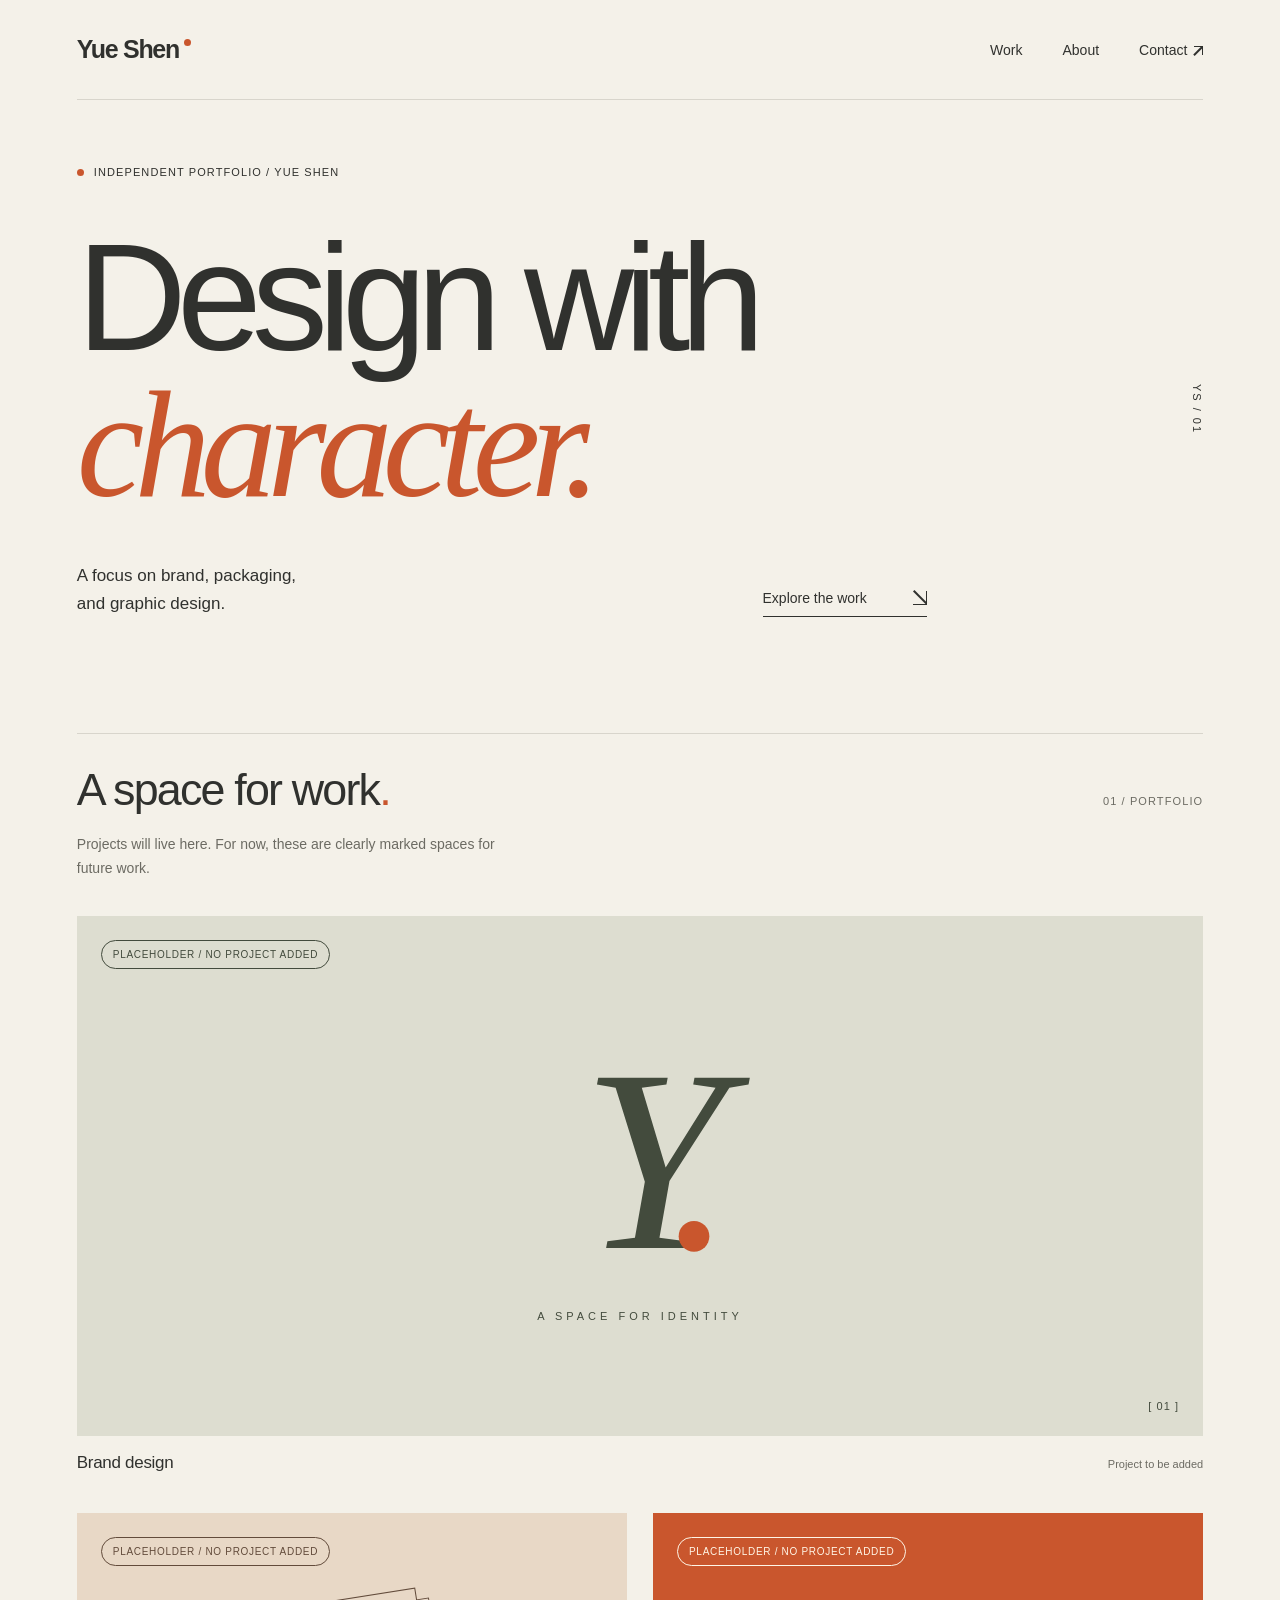
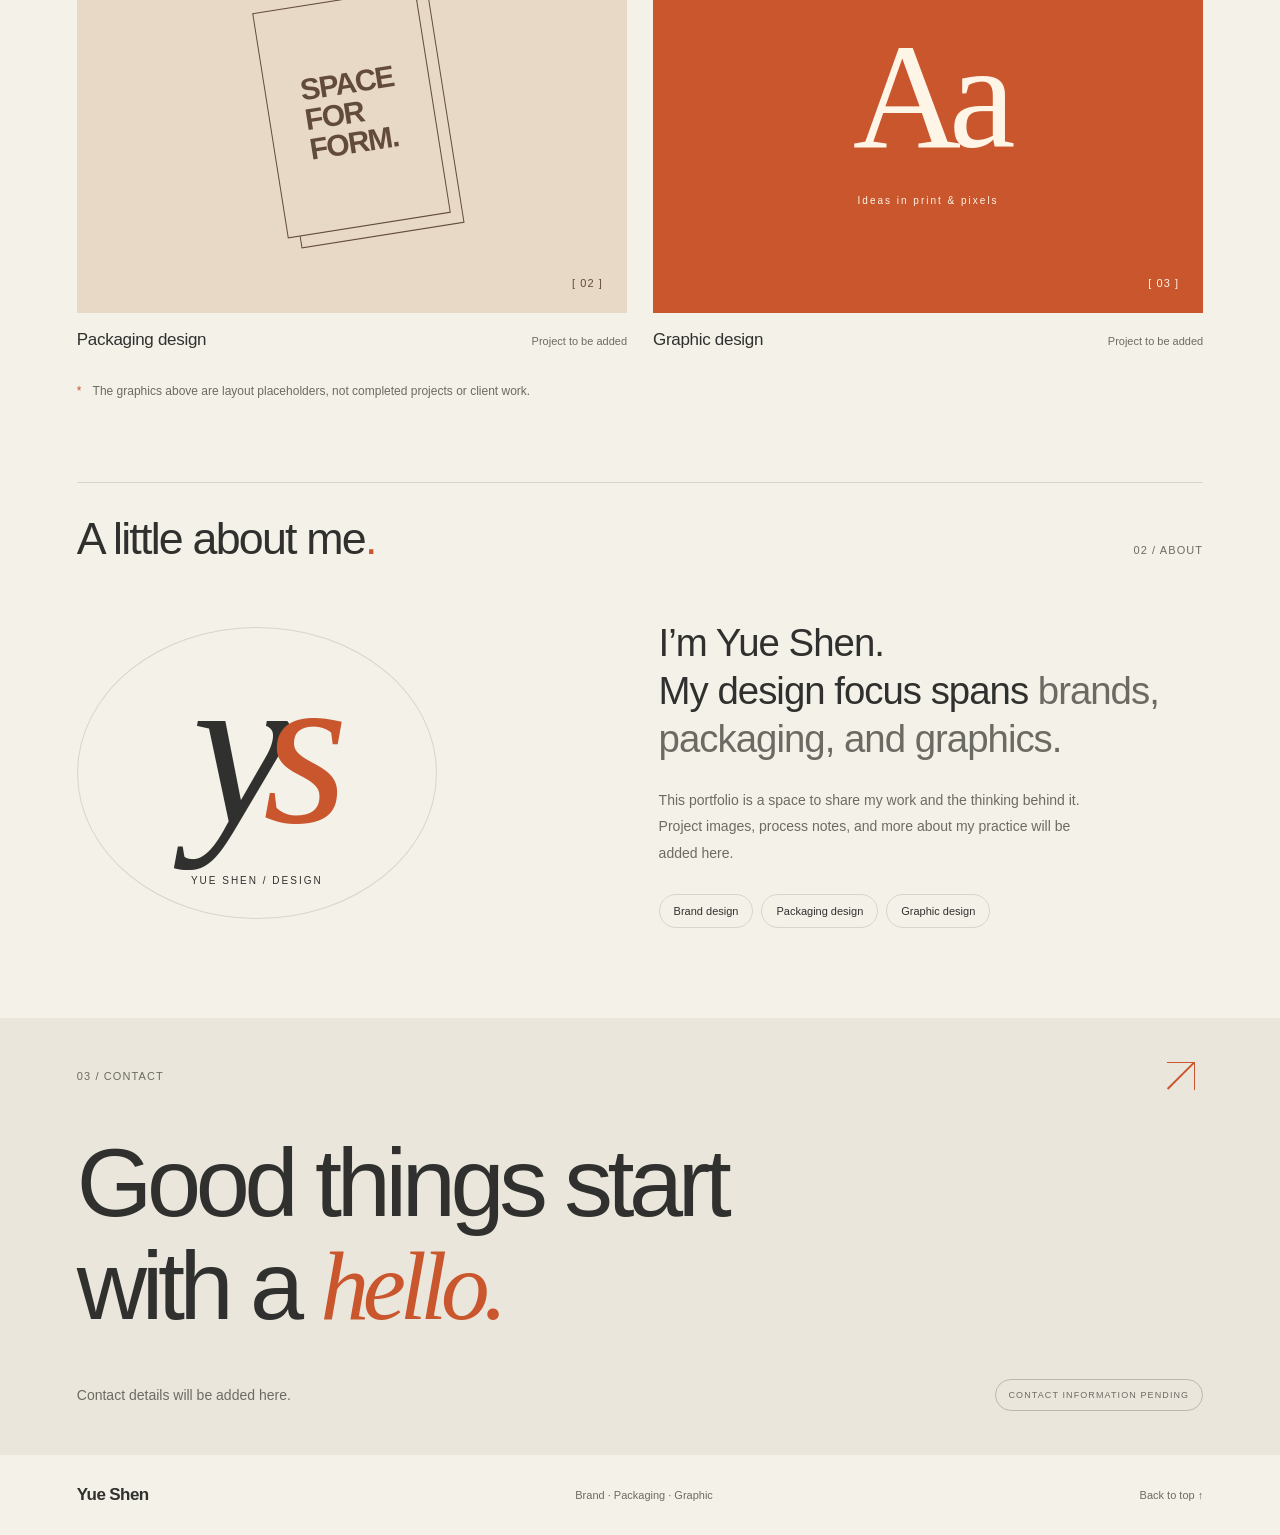
==== index.html @ 607dc42c "Create Yue Shen portfolio and prepare GitHub Pages publishing" ====
<!doctype html>
<html lang="en">
<head>
  <meta charset="utf-8">
  <meta name="viewport" content="width=device-width, initial-scale=1">
  <meta name="description" content="Yue Shen — a personal portfolio focused on brand, packaging, and graphic design.">
  <meta name="theme-color" content="#f4f1e9">
  <title>Yue Shen — Design Portfolio</title>
  <link rel="stylesheet" href="styles.css">
  <script src="script.js" defer></script>
</head>
<body>
  <a class="skip-link" href="#main">Skip to content</a>
  <header class="site-header">
    <a class="wordmark" href="#home" aria-label="Yue Shen, home">Yue Shen<span class="wordmark-dot" aria-hidden="true"></span></a>
    <button class="menu-toggle" type="button" aria-expanded="false" aria-controls="navigation" hidden>Menu <span aria-hidden="true">+</span></button>
    <nav id="navigation" aria-label="Main navigation">
      <a href="#work">Work</a><a href="#about">About</a><a href="#contact">Contact <span class="arrow" aria-hidden="true"></span></a>
    </nav>
  </header>
  <main id="main">
    <section class="hero section-shell" id="home" aria-labelledby="hero-heading">
      <div class="eyebrow"><span class="status-dot" aria-hidden="true"></span> Independent portfolio / Yue Shen</div>
      <h1 id="hero-heading">Design with<br><em>character.</em></h1>
      <div class="hero-bottom"><p>A focus on brand, packaging,<br>and graphic design.</p><a class="text-link" href="#work">Explore the work <span class="arrow arrow-down" aria-hidden="true"></span></a></div>
      <div class="hero-index" aria-hidden="true">YS / 01</div>
    </section>
    <section class="work section-shell" id="work" aria-labelledby="work-heading">
      <div class="section-heading"><h2 id="work-heading">A space for work<span class="orange">.</span></h2><span class="section-number">01 / Portfolio</span></div>
      <p class="section-intro">Projects will live here. For now, these are clearly marked spaces for future work.</p>
      <div class="project-grid">
        <!-- Replace each placeholder div with an img after adding your own image. See README.md. -->
        <article class="project-card project-wide">
          <div class="project-placeholder placeholder-brand" role="img" aria-label="Placeholder for a future brand design project. No project image has been added."><span class="placeholder-tag">Placeholder / No project added</span><div class="placeholder-art" aria-hidden="true"><span class="brand-symbol">Y<span class="symbol-dot">.</span></span><span class="art-caption">A space for identity</span></div><span class="placeholder-index" aria-hidden="true">[ 01 ]</span></div>
          <div class="project-caption"><h3>Brand design</h3><span>Project to be added</span></div>
        </article>
        <article class="project-card">
          <div class="project-placeholder placeholder-packaging" role="img" aria-label="Placeholder for a future packaging design project. No project image has been added."><span class="placeholder-tag">Placeholder / No project added</span><div class="placeholder-art" aria-hidden="true"><div class="package-outline"><span>SPACE<br>FOR<br>FORM.</span></div></div><span class="placeholder-index" aria-hidden="true">[ 02 ]</span></div>
          <div class="project-caption"><h3>Packaging design</h3><span>Project to be added</span></div>
        </article>
        <article class="project-card">
          <div class="project-placeholder placeholder-graphic" role="img" aria-label="Placeholder for a future graphic design project. No project image has been added."><span class="placeholder-tag">Placeholder / No project added</span><div class="placeholder-art" aria-hidden="true"><span class="graphic-type">Aa<span>Ideas in print & pixels</span></span></div><span class="placeholder-index" aria-hidden="true">[ 03 ]</span></div>
          <div class="project-caption"><h3>Graphic design</h3><span>Project to be added</span></div>
        </article>
      </div>
      <p class="work-note"><span aria-hidden="true">*</span> The graphics above are layout placeholders, not completed projects or client work.</p>
    </section>
    <section class="about section-shell" id="about" aria-labelledby="about-heading">
      <div class="section-heading"><h2 id="about-heading">A little about me<span class="orange">.</span></h2><span class="section-number">02 / About</span></div>
      <div class="about-grid"><div class="about-monogram" aria-hidden="true">y<span>s</span><small>Yue Shen / Design</small></div><div class="about-copy"><p class="large-copy">I’m Yue Shen.<br>My design focus spans <span>brands, packaging, and graphics.</span></p><p>This portfolio is a space to share my work and the thinking behind it. Project images, process notes, and more about my practice will be added here.</p><div class="disciplines" aria-label="Design disciplines"><span>Brand design</span><span>Packaging design</span><span>Graphic design</span></div></div></div>
    </section>
    <section class="contact section-shell" id="contact" aria-labelledby="contact-heading">
      <div class="contact-top"><span class="section-number">03 / Contact</span><span class="arrow" aria-hidden="true"></span></div><h2 id="contact-heading">Good things start<br>with a <em>hello.</em></h2><div class="contact-bottom"><p>Contact details will be added here.</p><span class="contact-label">Contact information pending</span></div>
    </section>
  </main>
  <footer class="site-footer"><a class="footer-name" href="#home">Yue Shen</a><span>Brand · Packaging · Graphic</span><a href="#home">Back to top ↑</a></footer>
</body>
</html>
---- styles.css ----
:root{--paper:#f4f1e9;--ink:#30312e;--muted:#6c6b63;--orange:#c9562d;--line:#d8d5cc;--serif:Georgia,'Times New Roman',serif}
*{box-sizing:border-box}html{scroll-behavior:smooth;scroll-padding-top:100px}body{margin:0;background:var(--paper);color:var(--ink);font-family:Arial,Helvetica,sans-serif;-webkit-font-smoothing:antialiased}a{color:inherit;text-decoration:none}button{font:inherit;color:inherit}a:focus-visible,button:focus-visible{outline:2px solid var(--orange);outline-offset:6px}::selection{background:#efb79d;color:var(--ink)}.section-shell{padding-inline:6vw}.site-header{min-height:100px;margin:0 6vw;display:flex;align-items:center;justify-content:space-between;border-bottom:1px solid var(--line);gap:24px}.wordmark{font-size:25px;font-weight:700;letter-spacing:-1.3px}.wordmark span{font-size:12px;vertical-align:top;margin-left:4px}.site-header nav{display:flex;gap:40px;font-size:14px}.site-header nav a:hover,.site-footer a:hover{color:var(--orange)}.menu-toggle{display:none;border:0;background:none;padding:12px 0;cursor:pointer}.skip-link{position:fixed;top:12px;left:12px;z-index:20;padding:12px;background:var(--ink);color:var(--paper);transform:translateY(-180%)}.skip-link:focus{transform:translateY(0)}.hero{position:relative;padding-top:66px;padding-bottom:74px}.eyebrow,.section-number,.placeholder-tag,.placeholder-index,.contact-label{font-size:11px;letter-spacing:1.1px;text-transform:uppercase}.eyebrow{display:flex;align-items:center;gap:10px}.status-dot{width:7px;height:7px;border-radius:50%;background:var(--orange)}h1{font-size:clamp(76px,11.9vw,176px);font-weight:400;line-height:.96;letter-spacing:-.065em;margin:46px 0 44px}em{font-family:var(--serif);font-weight:400;color:var(--orange);letter-spacing:-.065em}.hero-bottom{display:flex;align-items:flex-end;justify-content:space-between;max-width:850px}.hero-bottom p{font-size:17px;line-height:1.6;margin:0}.text-link{display:flex;gap:46px;align-items:center;border-bottom:1px solid var(--ink);padding:10px 0;font-size:14px}.text-link span{font-size:26px}.text-link:hover{color:var(--orange);border-color:var(--orange)}.hero-index{position:absolute;right:6vw;top:48%;font-size:11px;writing-mode:vertical-rl;letter-spacing:2px}.work{padding-top:42px;padding-bottom:80px}.section-heading{display:flex;align-items:baseline;justify-content:space-between;gap:24px;border-top:1px solid var(--line);padding-top:30px}h2{font-size:clamp(30px,3.5vw,48px);font-weight:400;letter-spacing:-1.8px;margin:0}.orange{color:var(--orange)}.section-number{color:var(--muted);white-space:nowrap}.section-intro{font-size:14px;line-height:1.7;color:var(--muted);max-width:440px;margin:18px 0 36px}.project-grid{display:grid;grid-template-columns:1fr 1fr;gap:40px 26px}.project-wide{grid-column:1/-1}.project-placeholder{height:400px;position:relative;overflow:hidden;display:flex;align-items:center;justify-content:center}.project-wide .project-placeholder{height:520px}.placeholder-tag{position:absolute;top:24px;left:24px;z-index:1;letter-spacing:.7px;font-size:10px;border:1px solid currentColor;border-radius:24px;padding:8px 11px}.placeholder-index{position:absolute;bottom:24px;right:24px}.placeholder-brand{background:#ddddd0;color:#434b3d}.placeholder-art{display:flex;align-items:center;justify-content:center;flex-direction:column;width:100%;height:100%}.brand-symbol{font-family:var(--serif);font-size:260px;font-style:italic;letter-spacing:-35px;line-height:1}.symbol-dot{color:var(--orange)}.art-caption{font-size:11px;text-transform:uppercase;letter-spacing:4px;margin-top:20px}.placeholder-packaging{background:#e8d8c6;color:#624b3b}.package-outline{width:165px;height:228px;display:flex;align-items:center;justify-content:center;border:1px solid currentColor;transform:rotate(-9deg);box-shadow:12px 12px 0 -1px #e8d8c6,12px 12px 0 0 currentColor}.package-outline span{font-size:30px;font-weight:700;line-height:1;letter-spacing:-1.5px}.placeholder-graphic{background:#c9562d;color:#fff5e6}.graphic-type{font-family:var(--serif);font-size:150px;letter-spacing:-12px;line-height:1}.graphic-type>span{display:block;font-family:Arial,Helvetica,sans-serif;font-size:10px;text-align:center;letter-spacing:2px;margin-top:25px}.project-caption{display:flex;align-items:baseline;justify-content:space-between;gap:16px;padding-top:17px}.project-caption h3{font-size:17px;font-weight:400;letter-spacing:-.3px;margin:0}.project-caption>span{font-size:11px;color:var(--muted)}.work-note{font-size:12px;line-height:1.6;color:var(--muted);margin:32px 0 0}.work-note>span{margin-right:8px;color:var(--orange)}.about{padding-bottom:90px}.about-grid{display:grid;grid-template-columns:1fr 1.2fr;gap:10vw;padding-top:55px;align-items:center}.about-monogram{position:relative;font-family:var(--serif);font-style:italic;font-size:220px;letter-spacing:-27px;line-height:1;max-width:360px;text-align:center;padding:10px 20px 60px;border:1px solid var(--line);border-radius:50%}.about-monogram>span{color:var(--orange)}.about-monogram small{position:absolute;bottom:32px;left:0;width:100%;font:10px Arial,Helvetica,sans-serif;font-style:normal;letter-spacing:2px;text-transform:uppercase}.large-copy{font-size:clamp(25px,3vw,40px);line-height:1.25;letter-spacing:-1px;margin:0 0 24px}.large-copy>span{color:var(--muted)}.about-copy>p:not(.large-copy){font-size:14px;line-height:1.9;color:var(--muted);max-width:450px}.disciplines{display:flex;flex-wrap:wrap;gap:8px;margin-top:28px}.disciplines span{font-size:11px;border:1px solid var(--line);border-radius:30px;padding:10px 14px}.contact{background:#eae6dc;padding-top:36px;padding-bottom:44px}.contact-top{display:flex;align-items:center;justify-content:space-between}.contact-top>span:last-child{font-size:44px;color:var(--orange)}.contact h2{font-size:clamp(52px,7.6vw,110px);letter-spacing:-.055em;line-height:1.05;margin:34px 0 42px}.contact-bottom{display:flex;justify-content:space-between;align-items:center;gap:20px}.contact-bottom p{font-size:14px;color:var(--muted);margin:0}.contact-label{font-size:9px;border:1px solid #bcb8ae;border-radius:24px;padding:10px 13px;color:var(--muted)}.site-footer{margin:0 6vw;padding:30px 0;display:flex;align-items:center;justify-content:space-between;gap:20px;font-size:11px;color:var(--muted)}.footer-name{font-size:17px;font-weight:700;color:var(--ink);letter-spacing:-.6px}.project-image{display:block;width:100%;aspect-ratio:4/3;object-fit:cover}.project-wide .project-image{aspect-ratio:2/1}
@media(min-width:1500px){body{max-width:1700px;margin:auto}}
@media(max-width:700px){html{scroll-padding-top:24px}.site-header{min-height:80px;flex-wrap:wrap;gap:0}.wordmark{font-size:23px}.site-header nav{gap:24px;font-size:13px}.js .menu-toggle:not([hidden]){display:block}.js .site-header nav{display:none;width:100%;padding:10px 0 24px;justify-content:space-between}.js .site-header nav.is-open{display:flex}.hero{padding-top:40px;padding-bottom:52px}.eyebrow{font-size:9px;letter-spacing:.9px}h1{font-size:clamp(66px,15.3vw,106px);margin:40px 0}.hero-index{display:none}.hero-bottom{align-items:flex-start;gap:24px;flex-direction:column}.hero-bottom p{font-size:15px}.text-link{font-size:13px;gap:50px}.work{padding-top:18px;padding-bottom:55px}.section-heading{gap:16px;align-items:flex-start;flex-direction:column;padding-top:24px}h2{font-size:32px;letter-spacing:-1.3px}.section-number{font-size:10px}.section-intro{margin-top:18px;font-size:13px}.project-grid{grid-template-columns:1fr;gap:30px}.project-wide{grid-column:auto}.project-placeholder,.project-wide .project-placeholder{height:360px}.placeholder-tag{top:18px;left:18px;font-size:8px}.brand-symbol{font-size:205px}.art-caption{font-size:9px;letter-spacing:3px}.project-caption h3{font-size:16px}.project-caption>span{font-size:10px}.about{padding-bottom:55px}.about-grid{grid-template-columns:1fr;gap:35px;padding-top:30px}.about-monogram{width:240px;font-size:150px;letter-spacing:-18px;padding-bottom:50px;margin:0 auto}.about-monogram small{bottom:25px;font-size:8px}.large-copy{font-size:30px}.contact{padding-top:24px;padding-bottom:30px}.contact h2{font-size:clamp(46px,10vw,68px);margin:26px 0 32px}.contact-bottom{flex-direction:column;align-items:flex-start;gap:18px}.site-footer{flex-wrap:wrap;padding:26px 0;gap:18px}.site-footer>span{order:3;width:100%;font-size:10px}.project-wide .project-image{aspect-ratio:4/3}}
@media(prefers-reduced-motion:reduce){html{scroll-behavior:auto}}

.wordmark .wordmark-dot{display:inline-block;width:7px;height:7px;border-radius:50%;background:var(--orange);vertical-align:top;margin-top:4px;margin-left:5px}.arrow{display:inline-block;width:14px;height:14px;border-top:1.5px solid currentColor;border-right:1.5px solid currentColor;position:relative;flex-shrink:0}.arrow::after{content:"";position:absolute;height:1.5px;width:18px;right:-2px;top:5px;background:currentColor;transform:rotate(-45deg)}.arrow-down{transform:rotate(90deg)}.site-header nav .arrow{width:9px;height:9px;margin-left:3px}.site-header nav .arrow::after{width:12px;top:3px;right:-2px}.contact-top>.arrow:last-child{width:28px;height:28px;margin:8px}.contact-top>.arrow::after{width:37px;top:12px;right:-5px}
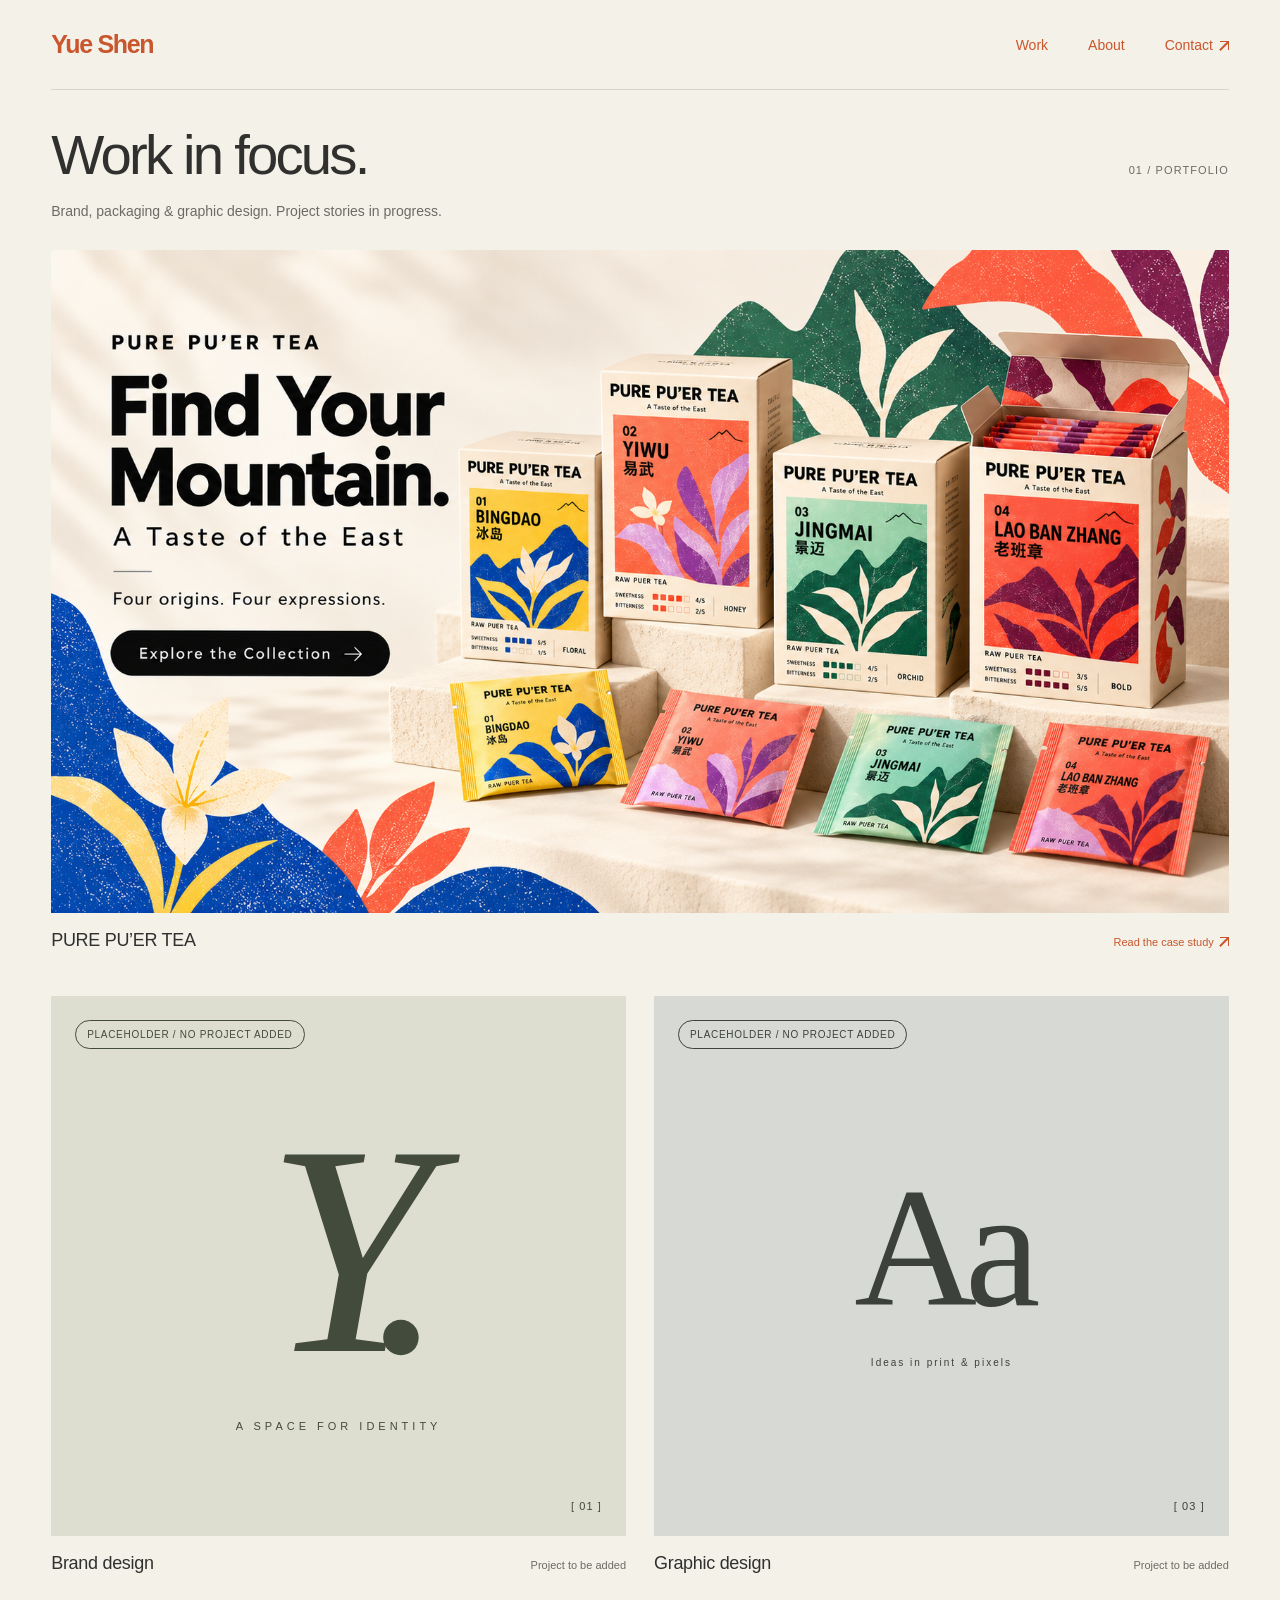
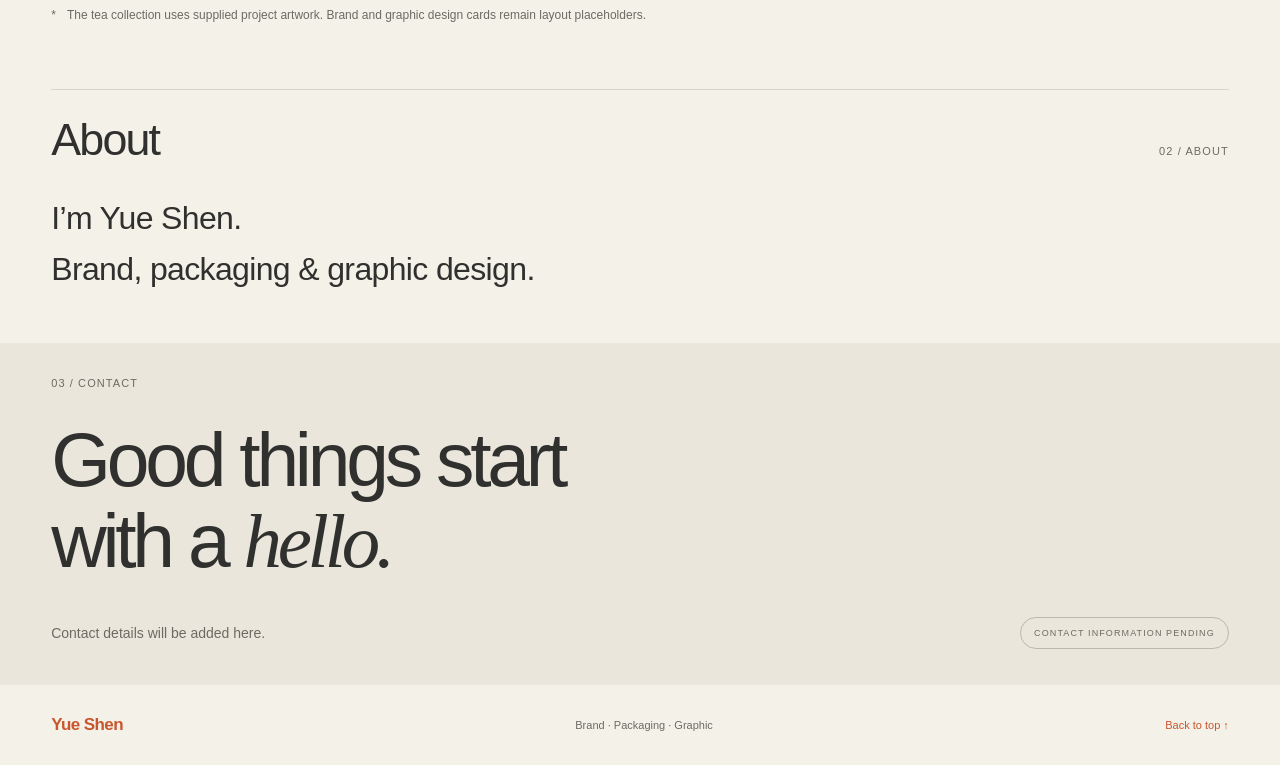
==== commit 91e522d0: "Add Pu’er tea case study, collection page and supplied artwork" ====
--- a/index.html
+++ b/index.html
@@ -12,45 +12,38 @@
 <body>
   <a class="skip-link" href="#main">Skip to content</a>
   <header class="site-header">
-    <a class="wordmark" href="#home" aria-label="Yue Shen, home">Yue Shen<span class="wordmark-dot" aria-hidden="true"></span></a>
+    <a class="wordmark" href="#home" aria-label="Yue Shen, home">Yue Shen</a>
     <button class="menu-toggle" type="button" aria-expanded="false" aria-controls="navigation" hidden>Menu <span aria-hidden="true">+</span></button>
     <nav id="navigation" aria-label="Main navigation">
       <a href="#work">Work</a><a href="#about">About</a><a href="#contact">Contact <span class="arrow" aria-hidden="true"></span></a>
     </nav>
   </header>
   <main id="main">
-    <section class="hero section-shell" id="home" aria-labelledby="hero-heading">
-      <div class="eyebrow"><span class="status-dot" aria-hidden="true"></span> Independent portfolio / Yue Shen</div>
-      <h1 id="hero-heading">Design with<br><em>character.</em></h1>
-      <div class="hero-bottom"><p>A focus on brand, packaging,<br>and graphic design.</p><a class="text-link" href="#work">Explore the work <span class="arrow arrow-down" aria-hidden="true"></span></a></div>
-      <div class="hero-index" aria-hidden="true">YS / 01</div>
-    </section>
-    <section class="work section-shell" id="work" aria-labelledby="work-heading">
-      <div class="section-heading"><h2 id="work-heading">A space for work<span class="orange">.</span></h2><span class="section-number">01 / Portfolio</span></div>
-      <p class="section-intro">Projects will live here. For now, these are clearly marked spaces for future work.</p>
+    <section class="work section-shell" id="home" aria-labelledby="work-heading">
+      <div class="work-header" id="work"><h1 id="work-heading">Work in focus.</h1><span class="section-number">01 / Portfolio</span></div>
+      <p class="section-intro">Brand, packaging &amp; graphic design. Project stories in progress.</p>
       <div class="project-grid">
-        <!-- Replace each placeholder div with an img after adding your own image. See README.md. -->
         <article class="project-card project-wide">
-          <div class="project-placeholder placeholder-brand" role="img" aria-label="Placeholder for a future brand design project. No project image has been added."><span class="placeholder-tag">Placeholder / No project added</span><div class="placeholder-art" aria-hidden="true"><span class="brand-symbol">Y<span class="symbol-dot">.</span></span><span class="art-caption">A space for identity</span></div><span class="placeholder-index" aria-hidden="true">[ 01 ]</span></div>
-          <div class="project-caption"><h3>Brand design</h3><span>Project to be added</span></div>
+          <a class="project-artwork-link" href="tea-packaging.html" aria-label="View the PURE PU’ER TEA case study"><img class="project-image" src="assets/pure-puer-tea-collection.png" alt="PURE PU’ER TEA collection presentation with four origin-labelled boxes and sachets: Bingdao, Yiwu, Jingmai and Lao Ban Zhang." width="1672" height="941" decoding="async" fetchpriority="high"></a>
+          <div class="project-caption"><h3>PURE PU’ER TEA</h3><a class="project-case-link" href="tea-packaging.html">Read the case study <span class="arrow" aria-hidden="true"></span></a></div>
         </article>
         <article class="project-card">
-          <div class="project-placeholder placeholder-packaging" role="img" aria-label="Placeholder for a future packaging design project. No project image has been added."><span class="placeholder-tag">Placeholder / No project added</span><div class="placeholder-art" aria-hidden="true"><div class="package-outline"><span>SPACE<br>FOR<br>FORM.</span></div></div><span class="placeholder-index" aria-hidden="true">[ 02 ]</span></div>
-          <div class="project-caption"><h3>Packaging design</h3><span>Project to be added</span></div>
+          <div class="project-placeholder placeholder-brand" role="img" aria-label="Placeholder for a future brand design project. No project image has been added."><span class="placeholder-tag">Placeholder / No project added</span><div class="placeholder-art" aria-hidden="true"><span class="brand-symbol">Y.</span><span class="art-caption">A space for identity</span></div><span class="placeholder-index" aria-hidden="true">[ 01 ]</span></div>
+          <div class="project-caption"><h3>Brand design</h3><span>Project to be added</span></div>
         </article>
         <article class="project-card">
           <div class="project-placeholder placeholder-graphic" role="img" aria-label="Placeholder for a future graphic design project. No project image has been added."><span class="placeholder-tag">Placeholder / No project added</span><div class="placeholder-art" aria-hidden="true"><span class="graphic-type">Aa<span>Ideas in print & pixels</span></span></div><span class="placeholder-index" aria-hidden="true">[ 03 ]</span></div>
           <div class="project-caption"><h3>Graphic design</h3><span>Project to be added</span></div>
         </article>
       </div>
-      <p class="work-note"><span aria-hidden="true">*</span> The graphics above are layout placeholders, not completed projects or client work.</p>
+      <p class="work-note"><span aria-hidden="true">*</span> The tea collection uses supplied project artwork. Brand and graphic design cards remain layout placeholders.</p>
     </section>
     <section class="about section-shell" id="about" aria-labelledby="about-heading">
-      <div class="section-heading"><h2 id="about-heading">A little about me<span class="orange">.</span></h2><span class="section-number">02 / About</span></div>
-      <div class="about-grid"><div class="about-monogram" aria-hidden="true">y<span>s</span><small>Yue Shen / Design</small></div><div class="about-copy"><p class="large-copy">I’m Yue Shen.<br>My design focus spans <span>brands, packaging, and graphics.</span></p><p>This portfolio is a space to share my work and the thinking behind it. Project images, process notes, and more about my practice will be added here.</p><div class="disciplines" aria-label="Design disciplines"><span>Brand design</span><span>Packaging design</span><span>Graphic design</span></div></div></div>
+      <div class="section-heading"><h2 id="about-heading">About</h2><span class="section-number">02 / About</span></div>
+      <p class="about-copy">I’m Yue Shen.<br>Brand, packaging &amp; graphic design.</p>
     </section>
     <section class="contact section-shell" id="contact" aria-labelledby="contact-heading">
-      <div class="contact-top"><span class="section-number">03 / Contact</span><span class="arrow" aria-hidden="true"></span></div><h2 id="contact-heading">Good things start<br>with a <em>hello.</em></h2><div class="contact-bottom"><p>Contact details will be added here.</p><span class="contact-label">Contact information pending</span></div>
+      <div class="contact-top"><span class="section-number">03 / Contact</span></div><h2 id="contact-heading">Good things start<br>with a <em>hello.</em></h2><div class="contact-bottom"><p>Contact details will be added here.</p><span class="contact-label">Contact information pending</span></div>
     </section>
   </main>
   <footer class="site-footer"><a class="footer-name" href="#home">Yue Shen</a><span>Brand · Packaging · Graphic</span><a href="#home">Back to top ↑</a></footer>
--- a/styles.css
+++ b/styles.css
@@ -1,7 +1,214 @@
-:root{--paper:#f4f1e9;--ink:#30312e;--muted:#6c6b63;--orange:#c9562d;--line:#d8d5cc;--serif:Georgia,'Times New Roman',serif}
-*{box-sizing:border-box}html{scroll-behavior:smooth;scroll-padding-top:100px}body{margin:0;background:var(--paper);color:var(--ink);font-family:Arial,Helvetica,sans-serif;-webkit-font-smoothing:antialiased}a{color:inherit;text-decoration:none}button{font:inherit;color:inherit}a:focus-visible,button:focus-visible{outline:2px solid var(--orange);outline-offset:6px}::selection{background:#efb79d;color:var(--ink)}.section-shell{padding-inline:6vw}.site-header{min-height:100px;margin:0 6vw;display:flex;align-items:center;justify-content:space-between;border-bottom:1px solid var(--line);gap:24px}.wordmark{font-size:25px;font-weight:700;letter-spacing:-1.3px}.wordmark span{font-size:12px;vertical-align:top;margin-left:4px}.site-header nav{display:flex;gap:40px;font-size:14px}.site-header nav a:hover,.site-footer a:hover{color:var(--orange)}.menu-toggle{display:none;border:0;background:none;padding:12px 0;cursor:pointer}.skip-link{position:fixed;top:12px;left:12px;z-index:20;padding:12px;background:var(--ink);color:var(--paper);transform:translateY(-180%)}.skip-link:focus{transform:translateY(0)}.hero{position:relative;padding-top:66px;padding-bottom:74px}.eyebrow,.section-number,.placeholder-tag,.placeholder-index,.contact-label{font-size:11px;letter-spacing:1.1px;text-transform:uppercase}.eyebrow{display:flex;align-items:center;gap:10px}.status-dot{width:7px;height:7px;border-radius:50%;background:var(--orange)}h1{font-size:clamp(76px,11.9vw,176px);font-weight:400;line-height:.96;letter-spacing:-.065em;margin:46px 0 44px}em{font-family:var(--serif);font-weight:400;color:var(--orange);letter-spacing:-.065em}.hero-bottom{display:flex;align-items:flex-end;justify-content:space-between;max-width:850px}.hero-bottom p{font-size:17px;line-height:1.6;margin:0}.text-link{display:flex;gap:46px;align-items:center;border-bottom:1px solid var(--ink);padding:10px 0;font-size:14px}.text-link span{font-size:26px}.text-link:hover{color:var(--orange);border-color:var(--orange)}.hero-index{position:absolute;right:6vw;top:48%;font-size:11px;writing-mode:vertical-rl;letter-spacing:2px}.work{padding-top:42px;padding-bottom:80px}.section-heading{display:flex;align-items:baseline;justify-content:space-between;gap:24px;border-top:1px solid var(--line);padding-top:30px}h2{font-size:clamp(30px,3.5vw,48px);font-weight:400;letter-spacing:-1.8px;margin:0}.orange{color:var(--orange)}.section-number{color:var(--muted);white-space:nowrap}.section-intro{font-size:14px;line-height:1.7;color:var(--muted);max-width:440px;margin:18px 0 36px}.project-grid{display:grid;grid-template-columns:1fr 1fr;gap:40px 26px}.project-wide{grid-column:1/-1}.project-placeholder{height:400px;position:relative;overflow:hidden;display:flex;align-items:center;justify-content:center}.project-wide .project-placeholder{height:520px}.placeholder-tag{position:absolute;top:24px;left:24px;z-index:1;letter-spacing:.7px;font-size:10px;border:1px solid currentColor;border-radius:24px;padding:8px 11px}.placeholder-index{position:absolute;bottom:24px;right:24px}.placeholder-brand{background:#ddddd0;color:#434b3d}.placeholder-art{display:flex;align-items:center;justify-content:center;flex-direction:column;width:100%;height:100%}.brand-symbol{font-family:var(--serif);font-size:260px;font-style:italic;letter-spacing:-35px;line-height:1}.symbol-dot{color:var(--orange)}.art-caption{font-size:11px;text-transform:uppercase;letter-spacing:4px;margin-top:20px}.placeholder-packaging{background:#e8d8c6;color:#624b3b}.package-outline{width:165px;height:228px;display:flex;align-items:center;justify-content:center;border:1px solid currentColor;transform:rotate(-9deg);box-shadow:12px 12px 0 -1px #e8d8c6,12px 12px 0 0 currentColor}.package-outline span{font-size:30px;font-weight:700;line-height:1;letter-spacing:-1.5px}.placeholder-graphic{background:#c9562d;color:#fff5e6}.graphic-type{font-family:var(--serif);font-size:150px;letter-spacing:-12px;line-height:1}.graphic-type>span{display:block;font-family:Arial,Helvetica,sans-serif;font-size:10px;text-align:center;letter-spacing:2px;margin-top:25px}.project-caption{display:flex;align-items:baseline;justify-content:space-between;gap:16px;padding-top:17px}.project-caption h3{font-size:17px;font-weight:400;letter-spacing:-.3px;margin:0}.project-caption>span{font-size:11px;color:var(--muted)}.work-note{font-size:12px;line-height:1.6;color:var(--muted);margin:32px 0 0}.work-note>span{margin-right:8px;color:var(--orange)}.about{padding-bottom:90px}.about-grid{display:grid;grid-template-columns:1fr 1.2fr;gap:10vw;padding-top:55px;align-items:center}.about-monogram{position:relative;font-family:var(--serif);font-style:italic;font-size:220px;letter-spacing:-27px;line-height:1;max-width:360px;text-align:center;padding:10px 20px 60px;border:1px solid var(--line);border-radius:50%}.about-monogram>span{color:var(--orange)}.about-monogram small{position:absolute;bottom:32px;left:0;width:100%;font:10px Arial,Helvetica,sans-serif;font-style:normal;letter-spacing:2px;text-transform:uppercase}.large-copy{font-size:clamp(25px,3vw,40px);line-height:1.25;letter-spacing:-1px;margin:0 0 24px}.large-copy>span{color:var(--muted)}.about-copy>p:not(.large-copy){font-size:14px;line-height:1.9;color:var(--muted);max-width:450px}.disciplines{display:flex;flex-wrap:wrap;gap:8px;margin-top:28px}.disciplines span{font-size:11px;border:1px solid var(--line);border-radius:30px;padding:10px 14px}.contact{background:#eae6dc;padding-top:36px;padding-bottom:44px}.contact-top{display:flex;align-items:center;justify-content:space-between}.contact-top>span:last-child{font-size:44px;color:var(--orange)}.contact h2{font-size:clamp(52px,7.6vw,110px);letter-spacing:-.055em;line-height:1.05;margin:34px 0 42px}.contact-bottom{display:flex;justify-content:space-between;align-items:center;gap:20px}.contact-bottom p{font-size:14px;color:var(--muted);margin:0}.contact-label{font-size:9px;border:1px solid #bcb8ae;border-radius:24px;padding:10px 13px;color:var(--muted)}.site-footer{margin:0 6vw;padding:30px 0;display:flex;align-items:center;justify-content:space-between;gap:20px;font-size:11px;color:var(--muted)}.footer-name{font-size:17px;font-weight:700;color:var(--ink);letter-spacing:-.6px}.project-image{display:block;width:100%;aspect-ratio:4/3;object-fit:cover}.project-wide .project-image{aspect-ratio:2/1}
-@media(min-width:1500px){body{max-width:1700px;margin:auto}}
-@media(max-width:700px){html{scroll-padding-top:24px}.site-header{min-height:80px;flex-wrap:wrap;gap:0}.wordmark{font-size:23px}.site-header nav{gap:24px;font-size:13px}.js .menu-toggle:not([hidden]){display:block}.js .site-header nav{display:none;width:100%;padding:10px 0 24px;justify-content:space-between}.js .site-header nav.is-open{display:flex}.hero{padding-top:40px;padding-bottom:52px}.eyebrow{font-size:9px;letter-spacing:.9px}h1{font-size:clamp(66px,15.3vw,106px);margin:40px 0}.hero-index{display:none}.hero-bottom{align-items:flex-start;gap:24px;flex-direction:column}.hero-bottom p{font-size:15px}.text-link{font-size:13px;gap:50px}.work{padding-top:18px;padding-bottom:55px}.section-heading{gap:16px;align-items:flex-start;flex-direction:column;padding-top:24px}h2{font-size:32px;letter-spacing:-1.3px}.section-number{font-size:10px}.section-intro{margin-top:18px;font-size:13px}.project-grid{grid-template-columns:1fr;gap:30px}.project-wide{grid-column:auto}.project-placeholder,.project-wide .project-placeholder{height:360px}.placeholder-tag{top:18px;left:18px;font-size:8px}.brand-symbol{font-size:205px}.art-caption{font-size:9px;letter-spacing:3px}.project-caption h3{font-size:16px}.project-caption>span{font-size:10px}.about{padding-bottom:55px}.about-grid{grid-template-columns:1fr;gap:35px;padding-top:30px}.about-monogram{width:240px;font-size:150px;letter-spacing:-18px;padding-bottom:50px;margin:0 auto}.about-monogram small{bottom:25px;font-size:8px}.large-copy{font-size:30px}.contact{padding-top:24px;padding-bottom:30px}.contact h2{font-size:clamp(46px,10vw,68px);margin:26px 0 32px}.contact-bottom{flex-direction:column;align-items:flex-start;gap:18px}.site-footer{flex-wrap:wrap;padding:26px 0;gap:18px}.site-footer>span{order:3;width:100%;font-size:10px}.project-wide .project-image{aspect-ratio:4/3}}
-@media(prefers-reduced-motion:reduce){html{scroll-behavior:auto}}
+:root {
+  --paper: #f4f1e9;
+  --ink: #30312e;
+  --muted: #6c6b63;
+  --orange: #c9562d;
+  --line: #d8d5cc;
+  --serif: Georgia, 'Times New Roman', serif;
+}
+* { box-sizing: border-box; }
+html { scroll-behavior: smooth; scroll-padding-top: 28px; }
+body { margin: 0; background: var(--paper); color: var(--ink); font-family: Arial, Helvetica, sans-serif; -webkit-font-smoothing: antialiased; }
+a { color: var(--orange); text-decoration: none; }
+a:hover { text-decoration: underline; text-underline-offset: 5px; }
+button { font: inherit; color: var(--orange); }
+a:focus-visible, button:focus-visible { outline: 2px solid var(--orange); outline-offset: 6px; }
+::selection { background: var(--line); color: var(--ink); }
+.section-shell { padding-inline: 4vw; }
+.site-header { min-height: 90px; margin: 0 4vw; display: flex; align-items: center; justify-content: space-between; border-bottom: 1px solid var(--line); gap: 24px; }
+.wordmark { font-size: 25px; font-weight: 700; letter-spacing: -1.3px; }
+.site-header nav { display: flex; gap: 40px; font-size: 14px; }
+.menu-toggle { display: none; border: 0; background: none; padding: 12px 0; cursor: pointer; }
+.skip-link { position: fixed; top: 12px; left: 12px; z-index: 20; padding: 12px; background: var(--ink); color: var(--paper); transform: translateY(-180%); }
+.skip-link:focus { transform: translateY(0); }
+.work { padding-top: 34px; padding-bottom: 64px; }
+.work-header, .section-heading { display: flex; align-items: baseline; justify-content: space-between; gap: 24px; }
+h1 { font-size: clamp(36px, 4.4vw, 64px); font-weight: 400; letter-spacing: -.05em; line-height: 1.1; margin: 0; }
+.section-number, .placeholder-tag, .placeholder-index, .contact-label { font-size: 11px; letter-spacing: 1.1px; text-transform: uppercase; }
+.section-number { color: var(--muted); white-space: nowrap; }
+.section-intro { font-size: 14px; line-height: 1.6; color: var(--muted); margin: 14px 0 28px; }
+.project-grid { display: grid; grid-template-columns: minmax(0, 1fr) minmax(0, 1fr); align-items: start; gap: 44px 28px; }
+.project-card { min-width: 0; }
+.project-wide { grid-column: 1 / -1; }
+.project-placeholder { min-height: 540px; position: relative; display: flex; align-items: center; justify-content: center; }
+.project-wide .project-placeholder { min-height: 640px; }
+.placeholder-tag { position: absolute; top: 24px; left: 24px; z-index: 1; letter-spacing: .7px; font-size: 10px; border: 1px solid currentColor; border-radius: 24px; padding: 8px 11px; }
+.placeholder-index { position: absolute; bottom: 24px; right: 24px; }
+.placeholder-brand { background: #ddddd0; color: #434b3d; }
+.placeholder-art { display: flex; align-items: center; justify-content: center; flex-direction: column; width: 100%; padding: 70px 24px; }
+.brand-symbol { font-family: var(--serif); font-size: 300px; font-style: italic; letter-spacing: -35px; line-height: 1; }
+.art-caption { font-size: 11px; text-transform: uppercase; letter-spacing: 4px; margin-top: 20px; }
+.placeholder-packaging { background: #e4ded4; color: #514d45; }
+.package-outline { width: 185px; height: 260px; display: flex; align-items: center; justify-content: center; border: 1px solid currentColor; transform: rotate(-9deg); box-shadow: 12px 12px 0 -1px #e4ded4, 12px 12px 0 0 currentColor; }
+.package-outline span { font-size: 34px; font-weight: 700; line-height: 1; letter-spacing: -1.5px; }
+.placeholder-graphic { background: #d7d9d5; color: #3c413c; }
+.graphic-type { font-family: var(--serif); font-size: 170px; letter-spacing: -12px; line-height: 1; }
+.graphic-type > span { display: block; font-family: Arial, Helvetica, sans-serif; font-size: 10px; text-align: center; letter-spacing: 2px; margin-top: 25px; }
+.project-caption { display: flex; align-items: baseline; justify-content: space-between; gap: 16px; padding-top: 17px; }
+.project-caption h3 { font-size: 18px; font-weight: 400; letter-spacing: -.3px; margin: 0; }
+.project-caption > span { font-size: 11px; color: var(--muted); }
+/* Natural image dimensions: no fixed aspect ratio or cropped image containers. */
+.project-image { display: block; width: 100%; height: auto; }
+.work-note { font-size: 12px; line-height: 1.6; color: var(--muted); margin: 32px 0 0; }
+.work-note > span { margin-right: 8px; }
+.about { padding-bottom: 48px; }
+.section-heading { border-top: 1px solid var(--line); padding-top: 24px; }
+h2 { font-size: clamp(30px, 3.5vw, 48px); font-weight: 400; letter-spacing: -1.8px; margin: 0; }
+.about-copy { font-size: clamp(15px, 2.5vw, 32px); line-height: 1.6; letter-spacing: -.02em; margin: 28px 0 0; }
+.contact { background: #eae6dc; padding-top: 30px; padding-bottom: 36px; }
+.contact h2 { font-size: clamp(46px, 6vw, 86px); letter-spacing: -.055em; line-height: 1.05; margin: 28px 0 34px; }
+em { font-family: var(--serif); font-weight: 400; }
+.contact-bottom { display: flex; justify-content: space-between; align-items: center; gap: 20px; }
+.contact-bottom p { font-size: 14px; color: var(--muted); margin: 0; }
+.contact-label { font-size: 9px; border: 1px solid #bcb8ae; border-radius: 24px; padding: 10px 13px; color: var(--muted); }
+.site-footer { margin: 0 4vw; padding: 30px 0; display: flex; align-items: center; justify-content: space-between; gap: 20px; font-size: 11px; color: var(--muted); }
+.footer-name { font-size: 17px; font-weight: 700; letter-spacing: -.6px; }
+.arrow { display: inline-block; width: 9px; height: 9px; border-top: 1.5px solid currentColor; border-right: 1.5px solid currentColor; position: relative; margin-left: 3px; }
+.arrow::after { content: ''; position: absolute; height: 1.5px; width: 12px; right: -2px; top: 3px; background: currentColor; transform: rotate(-45deg); }
+@media (min-width: 1700px) { body { max-width: 1800px; margin: auto; } }
+@media (max-width: 700px) {
+  .section-shell { padding-inline: 5vw; }
+  .site-header { min-height: 76px; margin-inline: 5vw; flex-wrap: wrap; gap: 0; }
+  .wordmark { font-size: 23px; }
+  .site-header nav { gap: 24px; font-size: 13px; }
+  .js .menu-toggle:not([hidden]) { display: block; }
+  .js .site-header nav { display: none; width: 100%; padding: 10px 0 24px; justify-content: space-between; }
+  .js .site-header nav.is-open { display: flex; }
+  .work { padding-top: 26px; padding-bottom: 44px; }
+  .work-header { align-items: center; gap: 12px; }
+  h1 { font-size: clamp(31px, 8vw, 50px); }
+  .section-number { font-size: 9px; letter-spacing: .6px; }
+  .section-intro { font-size: 12px; margin: 12px 0 24px; max-width: 260px; }
+  .project-grid { grid-template-columns: minmax(0, 1fr); gap: 32px; }
+  .project-wide { grid-column: auto; }
+  .project-placeholder, .project-wide .project-placeholder { min-height: 440px; }
+  .placeholder-tag { top: 18px; left: 18px; font-size: 8px; }
+  .brand-symbol { font-size: 235px; }
+  .art-caption { font-size: 9px; letter-spacing: 3px; }
+  .graphic-type { font-size: 150px; }
+  .package-outline { width: 165px; height: 235px; }
+  .project-caption h3 { font-size: 16px; }
+  .project-caption > span { font-size: 10px; }
+  .section-heading { padding-top: 22px; }
+  h2 { font-size: 30px; letter-spacing: -1px; }
+  .about { padding-bottom: 36px; }
+  .about-copy { font-size: clamp(15px, 4.2vw, 22px); margin-top: 20px; }
+  .contact { padding-top: 26px; padding-bottom: 30px; }
+  .contact h2 { font-size: clamp(42px, 10vw, 68px); margin: 24px 0 28px; }
+  .contact-bottom { flex-direction: column; align-items: flex-start; gap: 18px; }
+  .site-footer { margin-inline: 5vw; flex-wrap: wrap; padding: 26px 0; gap: 18px; }
+  .site-footer > span { order: 3; width: 100%; font-size: 10px; }
+}
+@media (prefers-reduced-motion: reduce) { html { scroll-behavior: auto; } }
 
-.wordmark .wordmark-dot{display:inline-block;width:7px;height:7px;border-radius:50%;background:var(--orange);vertical-align:top;margin-top:4px;margin-left:5px}.arrow{display:inline-block;width:14px;height:14px;border-top:1.5px solid currentColor;border-right:1.5px solid currentColor;position:relative;flex-shrink:0}.arrow::after{content:"";position:absolute;height:1.5px;width:18px;right:-2px;top:5px;background:currentColor;transform:rotate(-45deg)}.arrow-down{transform:rotate(90deg)}.site-header nav .arrow{width:9px;height:9px;margin-left:3px}.site-header nav .arrow::after{width:12px;top:3px;right:-2px}.contact-top>.arrow:last-child{width:28px;height:28px;margin:8px}.contact-top>.arrow::after{width:37px;top:12px;right:-5px}
+/* Project case study */
+.project-case-link { font-size: 11px; text-align: right; line-height: 1.6; }
+.case-study { padding-top: 32px; }
+.case-back { font-size: 13px; }
+.case-header { max-width: 960px; padding-bottom: 36px; }
+.case-header .section-number { margin: 36px 0 18px; }
+.case-header h1 { font-size: clamp(44px, 6.4vw, 92px); }
+.case-subtitle { font-size: clamp(17px, 2vw, 25px); line-height: 1.5; max-width: 600px; margin: 24px 0 16px; }
+.case-status, .case-note { font-size: 12px; line-height: 1.8; color: var(--muted); }
+.case-navigation { display: flex; flex-wrap: wrap; gap: 18px 32px; padding: 22px 0; border-top: 1px solid var(--line); font-size: 12px; }
+.case-section { display: grid; grid-template-columns: minmax(0, 1fr) minmax(0, 1.6fr); gap: 36px 7vw; border-top: 1px solid var(--line); padding: 44px 0; }
+.case-section-title .section-number { display: block; margin-bottom: 18px; }
+.case-section-title h2 { font-size: clamp(27px, 3vw, 40px); letter-spacing: -.04em; }
+.case-body { max-width: 720px; }
+.case-body p { font-size: 16px; line-height: 1.85; margin: 0 0 22px; }
+.case-body .case-lead { font-size: clamp(21px, 2vw, 28px); line-height: 1.5; letter-spacing: -.02em; }
+.case-body .case-note { font-size: 12px; margin: 24px 0 0; }
+.case-list { padding-left: 20px; font-size: 15px; line-height: 1.8; margin: 24px 0 0; }
+.case-list li { padding-left: 6px; margin-bottom: 10px; }
+.objectives-list { list-style: decimal-leading-zero; margin-top: 0; }
+.objectives-list li { margin-bottom: 26px; }
+.objectives-list h3 { font-size: 19px; line-height: 1.5; font-weight: 400; margin: 0 0 10px; }
+.objectives-list p { font-size: 15px; margin: 0; }
+.case-gallery { grid-column: 1 / -1; display: grid; grid-template-columns: minmax(0, 1fr) minmax(0, 1fr); align-items: start; gap: 32px; }
+.case-figure { margin: 0; min-width: 0; }
+.case-figure:first-child { grid-column: 1 / -1; }
+.case-artwork-pending { background: #e4ded4; min-height: 340px; display: flex; flex-direction: column; align-items: center; justify-content: center; gap: 24px; padding: 36px 20px; text-align: center; }
+.case-figure:first-child .case-artwork-pending { min-height: 520px; }
+.case-artwork-pending > span:not(.section-number) { font-family: var(--serif); font-size: clamp(28px, 4vw, 50px); }
+.case-artwork-pending small { font-size: 12px; color: var(--muted); }
+.case-figure figcaption { font-size: 12px; line-height: 1.8; color: var(--muted); padding-top: 14px; }
+.case-end { display: flex; justify-content: space-between; gap: 20px; border-top: 1px solid var(--line); padding: 28px 0; font-size: 13px; }
+@media (max-width: 700px) {
+  .case-study { padding-top: 24px; }
+  .case-header { padding-bottom: 24px; }
+  .case-header .section-number { margin-top: 28px; }
+  .case-section { grid-template-columns: minmax(0, 1fr); gap: 24px; padding: 30px 0; }
+  .case-body p { font-size: 15px; }
+  .case-body .case-lead { font-size: 22px; }
+  .case-navigation { gap: 16px 22px; }
+  .case-gallery { grid-template-columns: minmax(0, 1fr); gap: 26px; }
+  .case-figure:first-child { grid-column: auto; }
+  .case-artwork-pending, .case-figure:first-child .case-artwork-pending { min-height: 360px; }
+}
+
+.case-subheading { font-size: 21px; font-weight: 400; line-height: 1.5; letter-spacing: -.02em; margin: 30px 0 14px; }
+
+/* Collection presentation: original artwork keeps its own colours. */
+.collection { max-width: 1500px; margin: auto; padding-top: 28px; }
+.collection-heading { text-align: center; padding: 34px 0 36px; }
+.collection-brand { font-size: clamp(24px, 3.3vw, 40px); font-weight: 800; letter-spacing: -.04em; margin: 0 0 6px; }
+.collection-tagline { font-size: clamp(12px, 1.5vw, 18px); letter-spacing: .14em; margin: 0; }
+.collection-heading h1 { font-size: clamp(40px, 6.3vw, 86px); line-height: 1.05; font-weight: 800; letter-spacing: -.055em; margin: 24px 0 0; }
+.collection-grid { display: grid; grid-template-columns: minmax(0, 1fr) minmax(0, 1fr); align-items: start; gap: 40px 28px; }
+.collection-card { min-width: 0; }
+.collection-card > .project-image { border-radius: 14px; }
+.collection-image-pending { min-height: 400px; aspect-ratio: 6 / 5; background: #e4e1d8; border-radius: 14px; display: flex; align-items: center; justify-content: center; flex-direction: column; gap: 22px; padding: 24px; text-align: center; }
+.collection-image-pending > span:not(.section-number) { font-family: var(--serif); font-size: clamp(28px, 3vw, 42px); }
+.collection-image-pending small { color: var(--muted); font-size: 12px; }
+.collection-card-body { padding: 18px 16px 0; }
+.collection-number { font-size: 16px; font-weight: 700; }
+.collection-card h2 { font-size: clamp(22px, 2.4vw, 32px); line-height: 1.3; font-weight: 700; letter-spacing: -.04em; margin: 3px 0 12px; }
+.collection-card h2 [lang] { white-space: nowrap; }
+.collection-profile { display: grid; grid-template-columns: minmax(0, .8fr) minmax(0, 1.2fr); align-items: center; gap: 22px; margin: 8px 0 22px; }
+.collection-flavour { border-right: 1px solid #b6b4ab; padding-right: 20px; }
+.collection-flavour p { font-size: 18px; letter-spacing: .04em; margin: 0; padding-bottom: 12px; border-bottom: 1px solid #b6b4ab; }
+.collection-flavour > span { display: block; font-size: 13px; text-transform: uppercase; letter-spacing: .04em; padding-top: 12px; }
+.collection-ratings { display: grid; gap: 14px; }
+.rating { display: grid; grid-template-columns: minmax(0, 1fr) auto auto; gap: 12px; align-items: center; font-size: 11px; }
+.rating > span:first-child { text-transform: uppercase; }
+.rating-boxes { display: flex; gap: 3px; }
+.rating-cell { width: 11px; height: 14px; border: 1px solid #aaa99f; border-radius: 1px; }
+.rating-cell.is-filled { background: var(--ink); border-color: var(--ink); }
+.product-disclosure > summary { display: flex; justify-content: center; align-items: center; gap: 14px; list-style: none; cursor: pointer; border: 1px solid var(--orange); color: var(--orange); border-radius: 30px; padding: 11px 18px; font-size: 18px; font-weight: 700; }
+.product-disclosure > summary::-webkit-details-marker { display: none; }
+.product-disclosure > summary:hover { background: var(--orange); color: var(--paper); }
+.product-disclosure > summary:focus-visible { outline: 2px solid var(--orange); outline-offset: 4px; }
+.disclosure-icon::before { content: '+'; }
+.product-disclosure[open] .disclosure-icon::before { content: '−'; }
+.product-detail { padding: 12px 4px 0; }
+.product-detail p { font-size: 13px; line-height: 1.8; }
+.product-detail p:last-child { color: var(--muted); font-size: 12px; }
+.collection-footnote { text-align: center; font-size: 12px; letter-spacing: .14em; margin: 36px 0 12px; }
+.collection-note { max-width: 620px; margin: 0 auto 32px; color: var(--muted); font-size: 12px; line-height: 1.8; text-align: center; }
+.collection-entry { display: inline-flex; align-items: center; gap: 28px; border: 1px solid var(--orange); padding: 12px 20px; border-radius: 30px; font-size: 15px; }
+@media (min-width: 701px) and (max-width: 1100px) {
+  .collection-profile { grid-template-columns: minmax(0, 1fr); gap: 16px; }
+  .collection-flavour { border-right: 0; padding-right: 0; }
+}
+@media (max-width: 700px) {
+  .collection { padding-top: 24px; }
+  .collection-heading { padding: 32px 0 28px; }
+  .collection-heading h1 { font-size: clamp(42px, 11vw, 72px); max-width: 460px; margin-inline: auto; }
+  .collection-grid { grid-template-columns: minmax(0, 1fr); gap: 34px; }
+  .collection-image-pending { min-height: 340px; }
+  .collection-card-body { padding-inline: 4px; }
+  .collection-profile { gap: 14px; grid-template-columns: minmax(0, .7fr) minmax(0, 1.3fr); }
+  .collection-flavour { padding-right: 12px; }
+  .collection-flavour p { font-size: 16px; }
+  .collection-flavour > span { font-size: 11px; }
+  .rating { gap: 6px; font-size: 10px; }
+  .rating-boxes { gap: 2px; }
+  .rating-cell { width: 9px; height: 12px; }
+}
+.collection-image-pending { width: 100%; min-width: 0; }
+.project-artwork-link { display: block; }
+.collection-artwork { margin: 0 0 32px; }
+.collection-artwork figcaption { display: flex; flex-wrap: wrap; align-items: baseline; justify-content: space-between; gap: 12px; padding-top: 14px; font-size: 12px; line-height: 1.8; color: var(--muted); }
+.collection-card { border-top: 1px solid var(--line); padding-top: 10px; }
+.collection-poster { max-width: 820px; margin: 48px auto 32px; }
+.collection-poster figcaption { display: flex; flex-wrap: wrap; justify-content: space-between; gap: 10px; padding-top: 14px; font-size: 12px; line-height: 1.8; color: var(--muted); }
